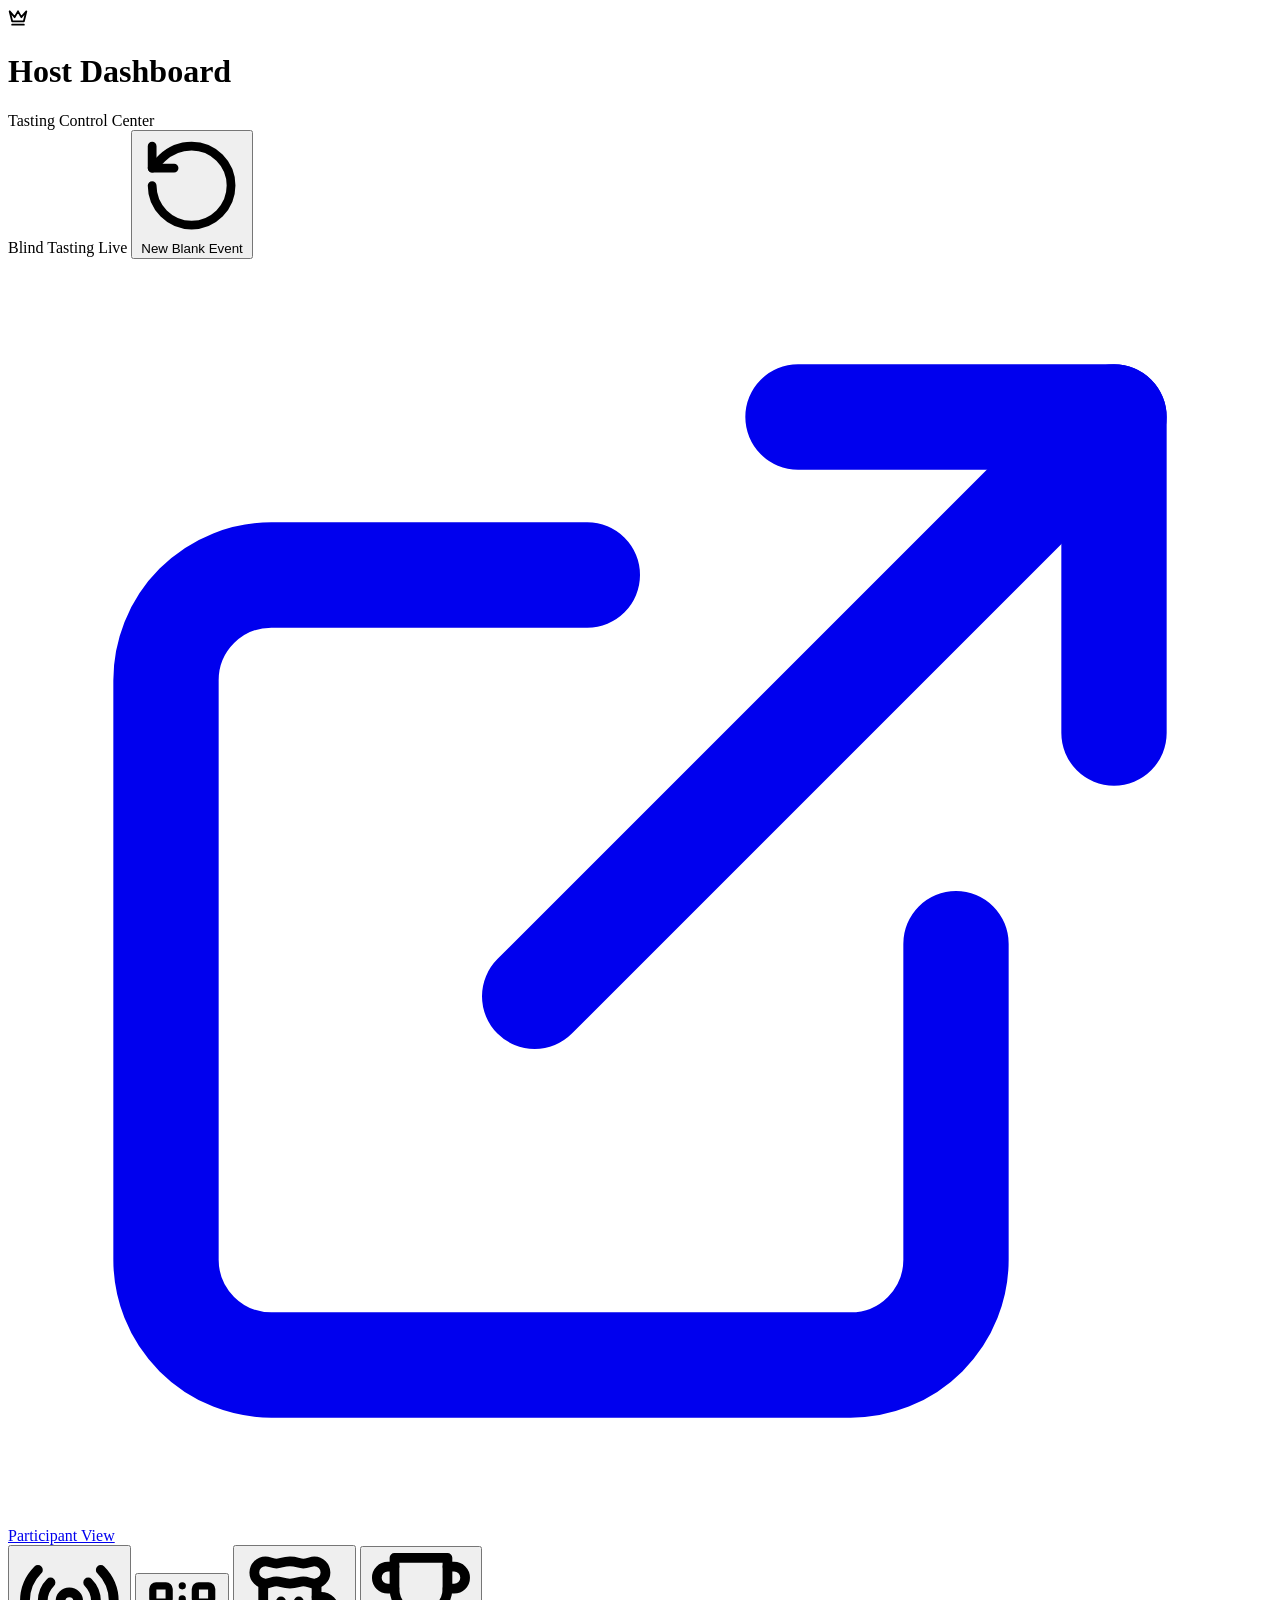
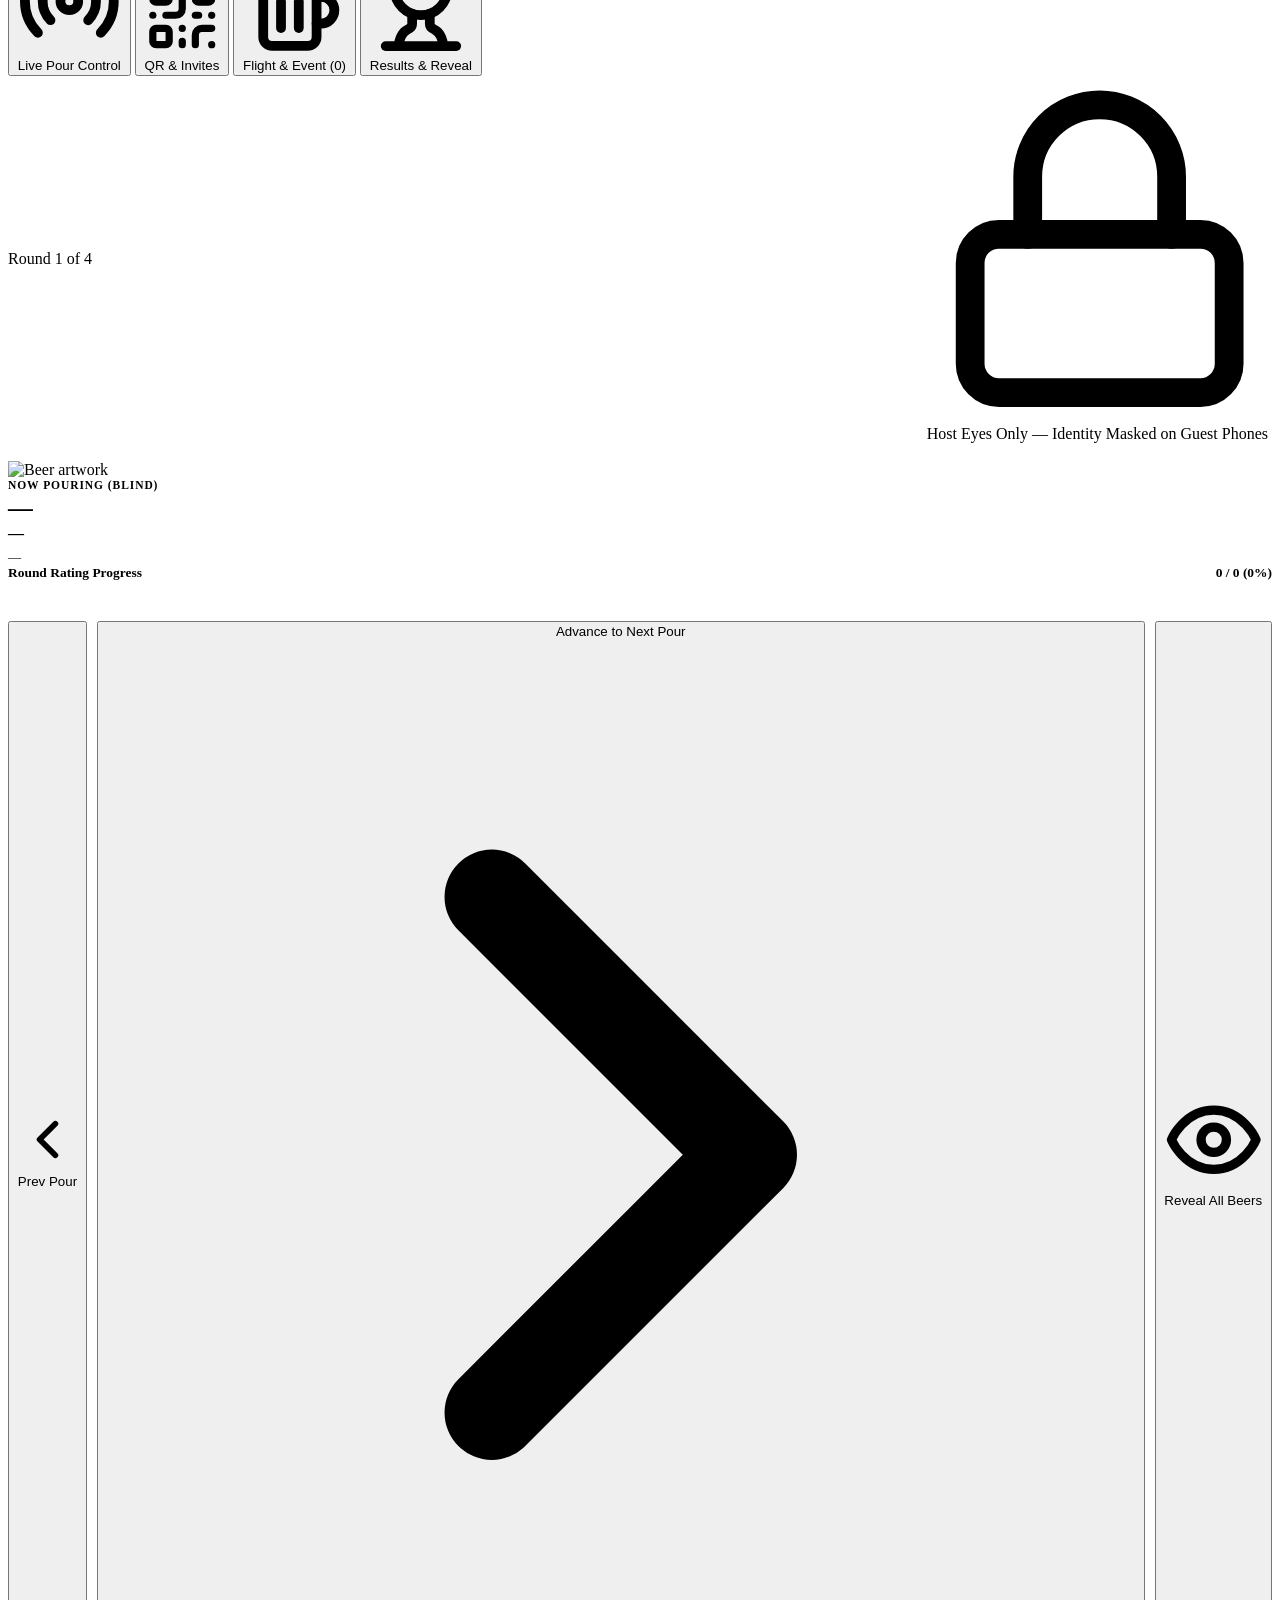
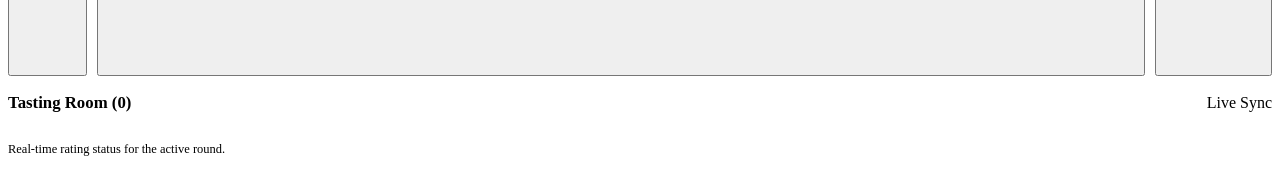
==== host.html @ b6820a44 "Add files via upload" ====
<!DOCTYPE html>
<html lang="en">
<head>
  <meta charset="UTF-8">
  <meta name="viewport" content="width=device-width, initial-scale=1.0">
  <title>Beer Club — Host Director</title>
  <link rel="stylesheet" href="/css/style.css">
  <link rel="icon" href="data:image/svg+xml,<svg xmlns=%22http://www.w3.org/2000/svg%22 viewBox=%220 0 100 100%22><text y=%22.9em%22 font-size=%2290%22>🍺</text></svg>">
</head>
<body>
  <div class="host-shell">
    
    <!-- Top Host App Bar -->
    <header class="app-header">
      <div class="header-brand">
        <div class="brand-mark" aria-hidden="true">
          <svg width="20" height="20" viewBox="0 0 24 24" fill="none" stroke="currentColor" stroke-width="2.2" stroke-linecap="round" stroke-linejoin="round">
            <path d="m2 4 3 12h14l3-12-6 7-4-7-4 7-6-7zm3 16h14"/>
          </svg>
        </div>
        <div class="brand-titles">
          <h1 id="host-event-title">Host Dashboard</h1>
          <div class="brand-theme" id="host-event-theme">Tasting Control Center</div>
        </div>
      </div>

      <div class="header-actions">
        <span id="badge-host-status" class="badge badge-emerald">Blind Tasting Live</span>
        <button id="btn-reset-blank-event" class="btn btn-secondary btn-sm" title="Wipe all beers, participants &amp; ratings to start from scratch">
          <svg viewBox="0 0 24 24" fill="none" stroke="currentColor" stroke-width="2" stroke-linecap="round" stroke-linejoin="round">
            <path d="M3 12a9 9 0 1 0 9-9 9.75 9.75 0 0 0-6.74 2.74L3 8"/><path d="M3 3v5h5"/>
          </svg>
          New Blank Event
        </button>
        <a id="link-participant-view" href="/join" target="_blank" class="btn btn-secondary btn-sm">
          <svg viewBox="0 0 24 24" fill="none" stroke="currentColor" stroke-width="2" stroke-linecap="round" stroke-linejoin="round">
            <path d="M18 13v6a2 2 0 0 1-2 2H5a2 2 0 0 1-2-2V8a2 2 0 0 1 2-2h6"/><polyline points="15 3 21 3 21 9"/><line x1="10" y1="14" x2="21" y2="3"/>
          </svg>
          Participant View
        </a>
      </div>
    </header>

    <!-- Segmented Navigation Bar -->
    <nav class="tabs-nav" aria-label="Host Sections">
      <button class="tab-btn active" data-tab="tab-live">
        <svg viewBox="0 0 24 24" fill="none" stroke="currentColor" stroke-width="2.2" stroke-linecap="round" stroke-linejoin="round">
          <circle cx="12" cy="12" r="2"/><path d="M16.24 7.76a6 6 0 0 1 0 8.49m-8.48-.01a6 6 0 0 1 0-8.49m11.31-2.82a10 10 0 0 1 0 14.14m-14.14 0a10 10 0 0 1 0-14.14"/>
        </svg>
        Live Pour Control
      </button>
      <button class="tab-btn" data-tab="tab-qr">
        <svg viewBox="0 0 24 24" fill="none" stroke="currentColor" stroke-width="2.2" stroke-linecap="round" stroke-linejoin="round">
          <rect width="5" height="5" x="3" y="3" rx="1"/><rect width="5" height="5" x="16" y="3" rx="1"/><rect width="5" height="5" x="3" y="16" rx="1"/><path d="M21 16h-3a2 2 0 0 0-2 2v3"/><path d="M21 21v.01"/><path d="M12 7v3a2 2 0 0 1-2 2H7"/><path d="M3 12h.01"/><path d="M12 3h.01"/><path d="M12 16v.01"/><path d="M16 12h1"/><path d="M21 12v.01"/><path d="M12 21v-1"/>
        </svg>
        QR &amp; Invites
      </button>
      <button class="tab-btn" data-tab="tab-lineup">
        <svg viewBox="0 0 24 24" fill="none" stroke="currentColor" stroke-width="2.2" stroke-linecap="round" stroke-linejoin="round">
          <path d="M17 11h1a3 3 0 0 1 0 6h-1"/><path d="M9 12v6"/><path d="M13 12v6"/><path d="M14 7.5c-1 0-1.44.5-3 .5s-2-.5-3-.5-1.72.5-2.5.5a2.5 2.5 0 0 1 0-5c.78 0 1.57.5 2.5.5S9.44 3 11 3s2 .5 3 .5 1.72-.5 2.5-.5a2.5 2.5 0 0 1 0 5c-.78 0-1.5-.5-2.5-.5Z"/><path d="M5 8v12a2 2 0 0 0 2 2h8a2 2 0 0 0 2-2V8"/>
        </svg>
        Flight &amp; Event (<span id="count-beers-tab">0</span>)
      </button>
      <button class="tab-btn" data-tab="tab-results">
        <svg viewBox="0 0 24 24" fill="none" stroke="currentColor" stroke-width="2.2" stroke-linecap="round" stroke-linejoin="round">
          <path d="M6 9H4.5a2.5 2.5 0 0 1 0-5H6"/><path d="M18 9h1.5a2.5 2.5 0 0 0 0-5H18"/><path d="M4 22h16"/><path d="M10 14.66V17c0 .55-.47.98-.97 1.21C7.85 18.75 7 20.24 7 22"/><path d="M14 14.66V17c0 .55.47.98.97 1.21C16.15 18.75 17 20.24 17 22"/><path d="M18 2H6v7a6 6 0 0 0 12 0V2Z"/>
        </svg>
        Results &amp; Reveal
      </button>
    </nav>

    <!-- TAB 1: Live Control Center -->
    <div id="tab-live" class="tab-pane">
      <!-- Interactive Round Stepper Strip -->
      <div id="round-stepper-strip" class="round-stepper-strip"></div>

      <div class="host-grid">
        
        <!-- Left: Active Pouring Card -->
        <div>
          <div class="card">
            <div style="display: flex; justify-content: space-between; align-items: center; margin-bottom: 18px; flex-wrap: wrap; gap: 10px;">
              <span class="badge badge-amber" id="host-round-badge">Round 1 of 4</span>
              <span class="mode-indicator" style="color: var(--amber-400);">
                <svg viewBox="0 0 24 24" fill="none" stroke="currentColor" stroke-width="2" stroke-linecap="round" stroke-linejoin="round">
                  <rect width="18" height="11" x="3" y="11" rx="2" ry="2"/><path d="M7 11V7a5 5 0 0 1 10 0v4"/>
                </svg>
                Host Eyes Only — Identity Masked on Guest Phones
              </span>
            </div>

            <!-- Secret Beer Details for Host -->
            <div class="host-secret-beer-box">
              <img id="host-beer-img" src="" alt="Beer artwork" class="host-secret-beer-img">
              <div style="flex: 1; min-width: 0;">
                <div style="font-size: 0.72rem; text-transform: uppercase; letter-spacing: 0.08em; color: var(--amber-400); font-weight: 800; margin-bottom: 2px;">
                  Now Pouring (Blind)
                </div>
                <div id="host-beer-name" style="font-size: 1.55rem; font-weight: 800; letter-spacing: -0.03em; color: var(--text-primary); line-height: 1.2;">—</div>
                <div id="host-beer-brewery" style="font-size: 1rem; color: var(--text-secondary); font-weight: 600; margin-top: 2px;">—</div>
                <div id="host-beer-meta" style="font-size: 0.82rem; color: var(--text-muted); margin-top: 6px;">—</div>
              </div>
            </div>

            <!-- Live Submission Progress Bar -->
            <div style="margin-bottom: 22px;">
              <div style="display: flex; justify-content: space-between; font-size: 0.84rem; font-weight: 700; margin-bottom: 8px;">
                <span style="color: var(--text-secondary);">Round Rating Progress</span>
                <span id="label-ratings-progress" style="font-family: var(--font-mono); color: var(--amber-400);">0 / 0 (0%)</span>
              </div>
              <div style="width: 100%; height: 10px; background: rgba(255, 255, 255, 0.06); border-radius: var(--radius-full); overflow: hidden; border: 1px solid var(--border-subtle);">
                <div id="bar-ratings-progress" style="height: 100%; width: 0%; background: linear-gradient(90deg, var(--amber-500), var(--emerald-400)); transition: width 0.35s cubic-bezier(0.16, 1, 0.3, 1);"></div>
              </div>
            </div>

            <!-- Action Controls -->
            <div style="display: flex; gap: 10px; flex-wrap: wrap;">
              <button id="btn-host-prev-round" class="btn btn-secondary">
                <svg viewBox="0 0 24 24" fill="none" stroke="currentColor" stroke-width="2.2" stroke-linecap="round" stroke-linejoin="round">
                  <path d="m15 18-6-6 6-6"/>
                </svg>
                Prev Pour
              </button>
              <button id="btn-host-next-round" class="btn btn-primary" style="flex: 1;">
                Advance to Next Pour
                <svg viewBox="0 0 24 24" fill="none" stroke="currentColor" stroke-width="2.2" stroke-linecap="round" stroke-linejoin="round">
                  <path d="m9 18 6-6-6-6"/>
                </svg>
              </button>
              <button id="btn-host-reveal" class="btn btn-success">
                <svg viewBox="0 0 24 24" fill="none" stroke="currentColor" stroke-width="2.2" stroke-linecap="round" stroke-linejoin="round">
                  <path d="M2 12s3-7 10-7 10 7 10 7-3 7-10 7-10-7-10-7Z"/><circle cx="12" cy="12" r="3"/>
                </svg>
                Reveal All Beers
              </button>
            </div>

            <div id="pending-warning" style="display: none; margin-top: 14px; padding: 10px 14px; border-radius: var(--radius-sm); background: rgba(245, 158, 11, 0.08); border: 1px solid rgba(245, 158, 11, 0.2); font-size: 0.8rem; color: var(--amber-300);">
              Some tasters are still considering their score. You can wait or advance whenever the next pour is ready.
            </div>
          </div>
        </div>

        <!-- Right: Live Participant Roster -->
        <div>
          <div class="card">
            <div style="display: flex; justify-content: space-between; align-items: center; margin-bottom: 6px;">
              <h3 style="font-size: 1.05rem; font-weight: 800;">Tasting Room (<span id="count-roster">0</span>)</h3>
              <span class="badge badge-subtle">
                <span class="pulse-dot" style="width: 6px; height: 6px;"></span>
                Live Sync
              </span>
            </div>
            <p style="font-size: 0.78rem; color: var(--text-muted); margin-bottom: 16px;">
              Real-time rating status for the active round.
            </p>
            <div class="participant-roster-list" id="participant-roster-list">
              <!-- Populated via JS -->
            </div>
          </div>
        </div>

      </div>
    </div>

    <!-- TAB 2: QR Code & Invites -->
    <div id="tab-qr" class="tab-pane" style="display: none;">
      <div class="card" style="max-width: 540px; margin: 0 auto; text-align: center; padding: 32px 28px;">
        <span class="badge badge-amber" style="margin-bottom: 10px;">Zero-Install Web App</span>
        <h2 style="font-size: 1.65rem; font-weight: 800; letter-spacing: -0.03em; margin-bottom: 6px;">Scan to Join Tasting</h2>
        <p style="color: var(--text-secondary); font-size: 0.9rem; margin-bottom: 20px;">
          Point any phone camera at the QR code below to join the flight immediately.
        </p>

        <div class="qr-box" id="host-qr-container">
          <img id="host-qr-img" src="" alt="Scan QR Code to Join" style="width: 260px; height: 260px; display: block;">
        </div>

        <div style="margin-top: 12px; text-align: left;">
          <label class="form-label" for="input-join-url">Join URL (edit IP/domain to regenerate QR code)</label>
          <div style="display: flex; gap: 8px;">
            <input type="text" id="input-join-url" class="form-input" style="margin-bottom: 0; font-family: var(--font-mono); font-size: 0.84rem;">
            <button id="btn-copy-join-url" class="btn btn-primary">Copy Link</button>
          </div>
          <div id="crostini-ip-notice" style="display: none; margin-top: 14px; padding: 12px 14px; border-radius: var(--radius-md); background: rgba(245, 158, 11, 0.1); border: 1px solid rgba(245, 158, 11, 0.28); font-size: 0.8rem; color: var(--text-secondary); line-height: 1.45;">
            <strong style="color: var(--amber-400); display: block; margin-bottom: 4px;">Running inside ChromeOS Linux (100.115.92.x)?</strong>
            <code>100.115.92.x</code> is an internal virtual container IP only reachable on this Chromebook. To allow phones on your Wi-Fi to connect:<br>
            1. In ChromeOS <strong>Settings → Developers → Linux → Port forwarding</strong>, add port <strong>8080 (TCP)</strong>.<br>
            2. Replace <code>100.115.92.x</code> above with your Chromebook's Wi-Fi IP (e.g. <code>192.168.1.x</code>) — the QR code will update automatically.
          </div>
        </div>
      </div>
    </div>

    <!-- TAB 3: Flight Lineup & Event Settings -->
    <div id="tab-lineup" class="tab-pane" style="display: none;">
      <div class="host-grid">
        
        <!-- Left: Flight Order + Event Metadata -->
        <div>
          <!-- Event Details Card -->
          <div class="card">
            <h3 style="font-size: 1.08rem; font-weight: 800; margin-bottom: 14px;">Event Theme &amp; Details</h3>
            <div style="display: grid; grid-template-columns: 1fr 1fr; gap: 12px;">
              <div>
                <label class="form-label" for="edit-event-title">Event Title</label>
                <input type="text" id="edit-event-title" class="form-input" style="margin-bottom: 12px;">
              </div>
              <div>
                <label class="form-label" for="edit-event-theme">Tasting Theme</label>
                <input type="text" id="edit-event-theme" class="form-input" placeholder="e.g. Midwest Hazy IPAs" style="margin-bottom: 12px;">
              </div>
            </div>
            <div style="display: flex; justify-content: space-between; align-items: flex-end; gap: 12px;">
              <div style="flex: 1;">
                <label class="form-label" for="edit-event-date">Event Date</label>
                <input type="date" id="edit-event-date" class="form-input" style="margin-bottom: 0;">
              </div>
              <button id="btn-save-event-details" class="btn btn-secondary">Save Event Details</button>
            </div>
          </div>

          <!-- Lineup List Card -->
          <div class="card">
            <div style="display: flex; justify-content: space-between; align-items: center; margin-bottom: 16px;">
              <div>
                <h3 style="font-size: 1.08rem; font-weight: 800;">Blind Pouring Order</h3>
                <p style="font-size: 0.78rem; color: var(--text-muted);">Beers are poured in this exact sequence</p>
              </div>
            </div>
            <div id="lineup-table-container">
              <!-- Populated via JS -->
            </div>
          </div>
        </div>

        <!-- Right: Add Beer Form -->
        <div>
          <div class="card">
            <h3 style="font-size: 1.08rem; font-weight: 800; margin-bottom: 16px;">Add Beer to Flight</h3>
            
            <label class="form-label" for="add-beer-name">Beer Name *</label>
            <input type="text" id="add-beer-name" class="form-input" placeholder="e.g. Pliny the Elder">

            <label class="form-label" for="add-beer-brewery">Brewery *</label>
            <input type="text" id="add-beer-brewery" class="form-input" placeholder="e.g. Russian River Brewing">

            <div style="display: grid; grid-template-columns: 1fr 110px; gap: 10px;">
              <div>
                <label class="form-label" for="add-beer-style">Style</label>
                <input type="text" id="add-beer-style" class="form-input" placeholder="Double IPA">
              </div>
              <div>
                <label class="form-label" for="add-beer-abv">ABV (%)</label>
                <input type="number" step="0.1" id="add-beer-abv" class="form-input" placeholder="8.0">
              </div>
            </div>

            <label class="form-label" for="add-beer-img">Bottle / Pour Image URL</label>
            <input type="url" id="add-beer-img" class="form-input" placeholder="https://...">

            <label class="form-label" for="add-beer-notes">Tasting Notes</label>
            <textarea id="add-beer-notes" class="textarea-custom" placeholder="Hops, malt profile, or brewer notes..."></textarea>

            <button id="btn-add-beer" class="btn btn-primary" style="width: 100%;">
              Add Beer to Flight
            </button>
          </div>
        </div>

      </div>
    </div>

    <!-- TAB 4: Results & Superlatives -->
    <div id="tab-results" class="tab-pane" style="display: none;">
      <div id="host-reveal-results">
        <div style="display: flex; justify-content: space-between; align-items: center; margin-bottom: 22px; flex-wrap: wrap; gap: 12px;">
          <div>
            <h2 style="font-size: 1.65rem; font-weight: 800; letter-spacing: -0.03em;">Flight Leaderboard &amp; Accolades</h2>
            <p style="color: var(--text-secondary); font-size: 0.9rem;">Aggregated club scores, 0.25-increment histograms, and superlatives.</p>
          </div>
          <button id="btn-re-hide-reveal" class="btn btn-secondary btn-sm">
            <svg viewBox="0 0 24 24" fill="none" stroke="currentColor" stroke-width="2" stroke-linecap="round" stroke-linejoin="round">
              <rect width="18" height="11" x="3" y="11" rx="2" ry="2"/><path d="M7 11V7a5 5 0 0 1 10 0v4"/>
            </svg>
            Return to Blind Mode
          </button>
        </div>

        <div class="superlatives-grid" id="host-superlatives-grid"></div>
        <div id="host-ranked-beers-list"></div>
      </div>
    </div>

    <!-- Floating Toast Notification -->
    <div id="toast-notification" class="toast-notification" role="status" aria-live="polite"></div>

  </div>

  <script src="/js/host.js"></script>
</body>
</html>
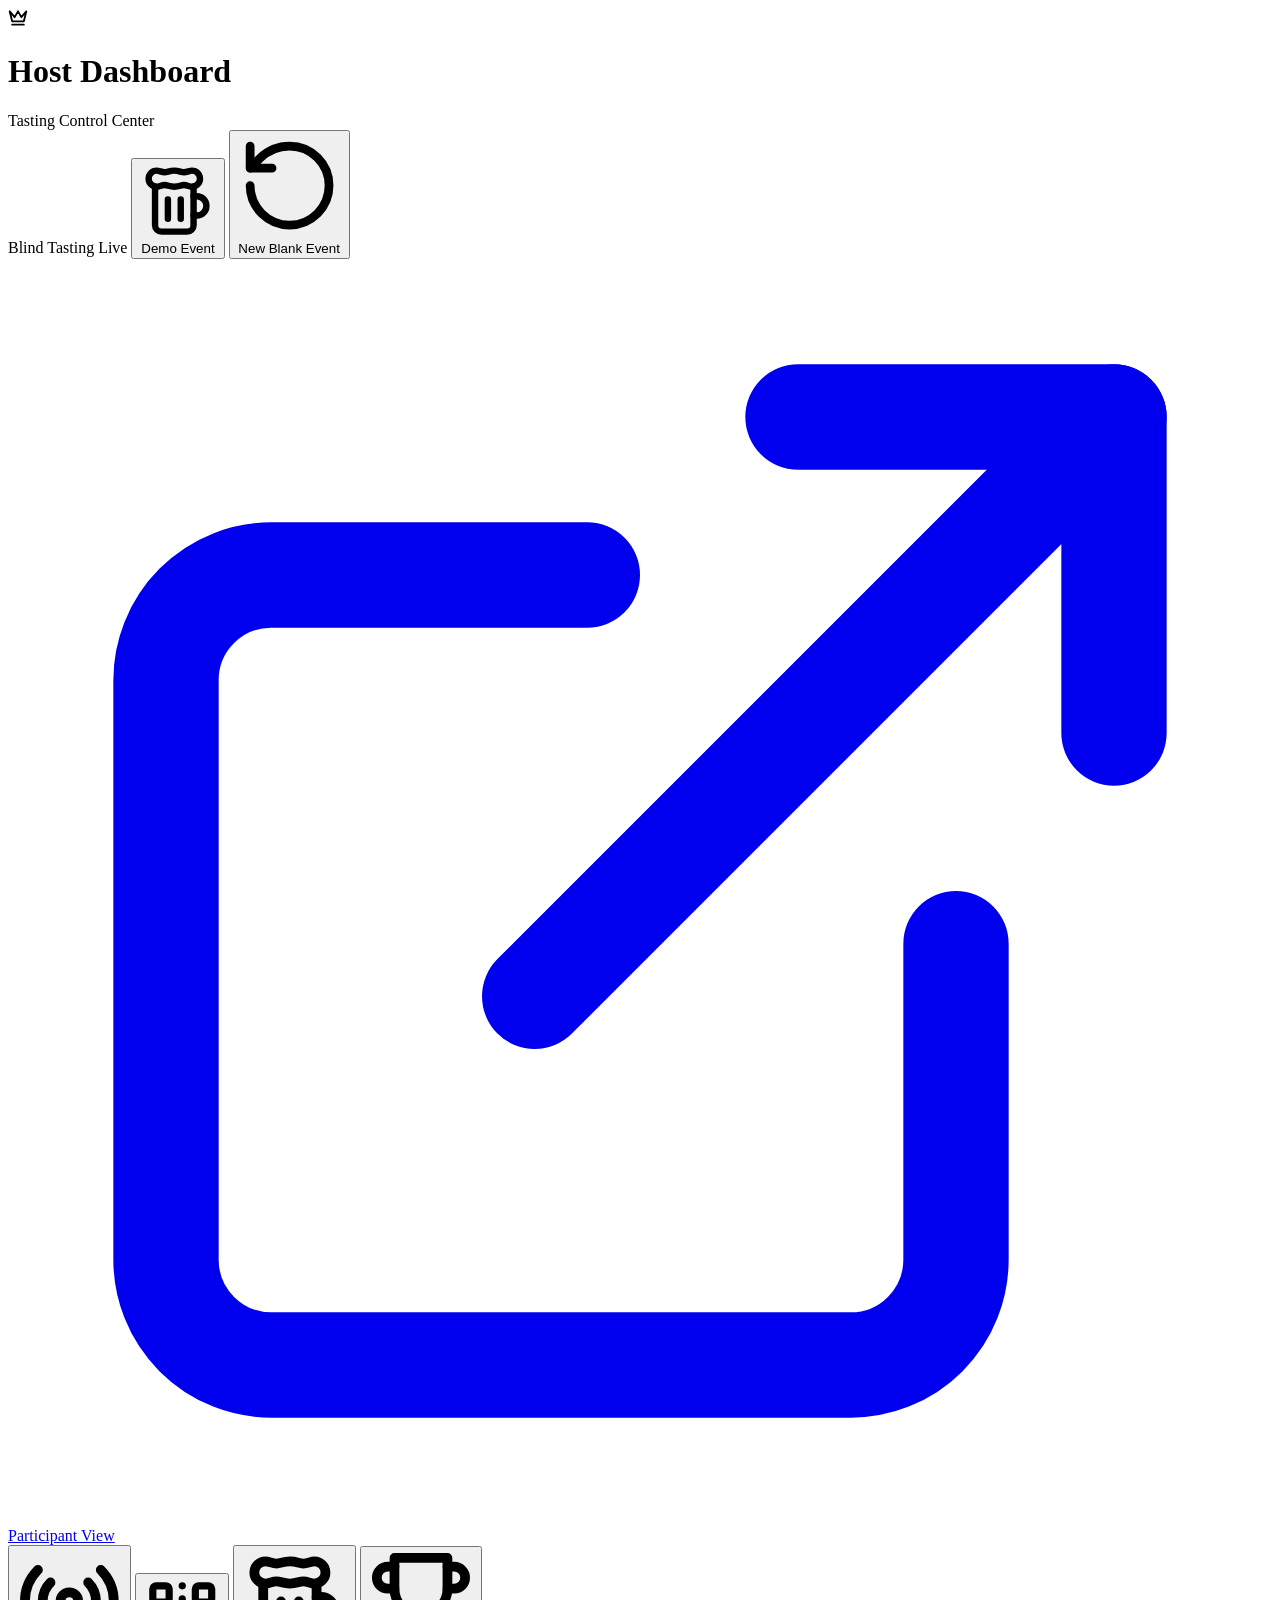
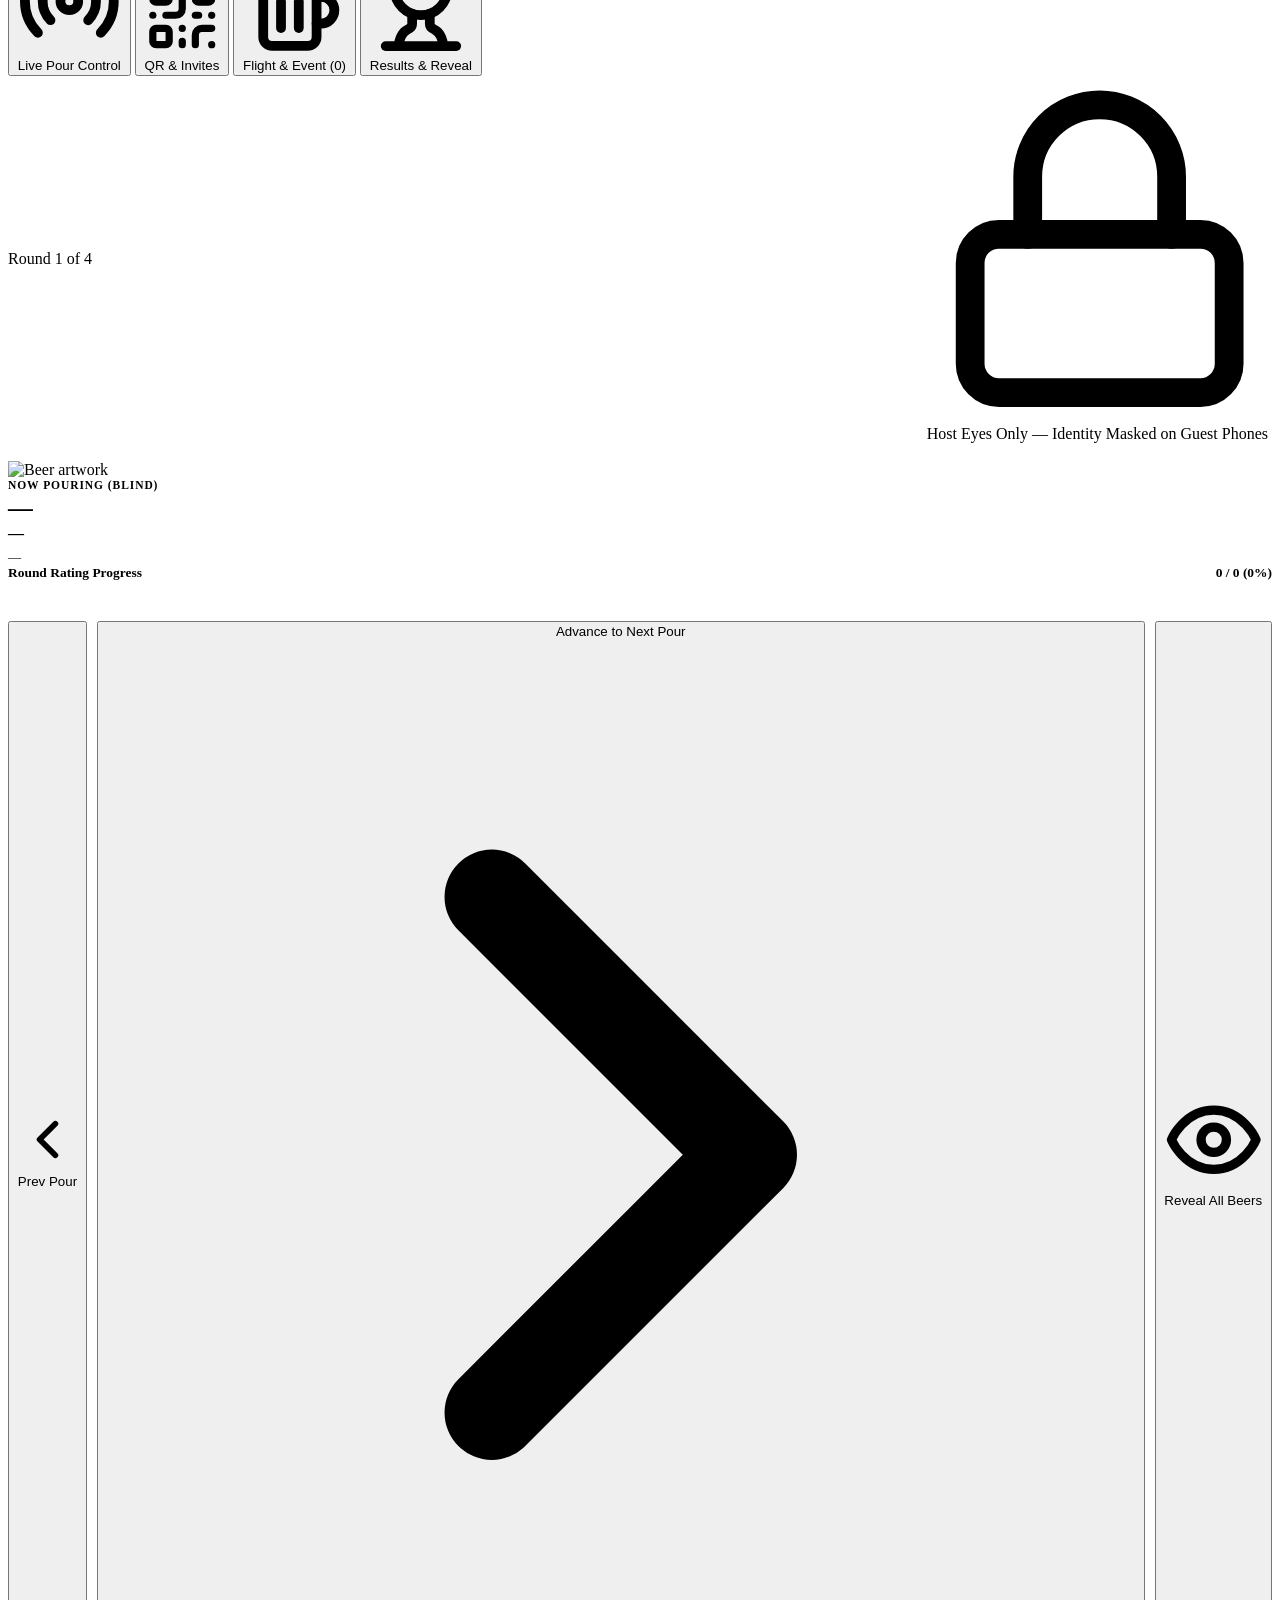
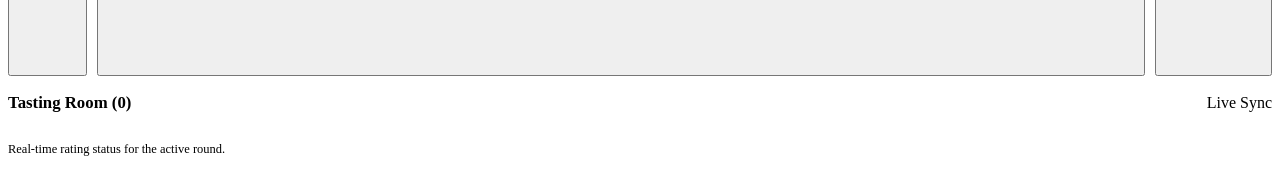
==== commit f5ba25d2: "Added Fall Brews demo event, date picker, and lock rounds on reveal" ====
--- a/host.html
+++ b/host.html
@@ -26,6 +26,12 @@
 
       <div class="header-actions">
         <span id="badge-host-status" class="badge badge-emerald">Blind Tasting Live</span>
+        <button id="btn-load-sample-event" class="btn btn-secondary btn-sm" title="Reset the app with the Fall Brews demo event for a dry run">
+          <svg viewBox="0 0 24 24" fill="none" stroke="currentColor" stroke-width="2" stroke-linecap="round" stroke-linejoin="round">
+            <path d="M17 11h1a3 3 0 0 1 0 6h-1"/><path d="M9 12v6"/><path d="M13 12v6"/><path d="M14 7.5c-1 0-1.44.5-3 .5s-2-.5-3-.5-1.72.5-2.5.5a2.5 2.5 0 0 1 0-5c.78 0 1.57.5 2.5.5S9.44 3 11 3s2 .5 3 .5 1.72-.5 2.5-.5a2.5 2.5 0 0 1 0 5c-.78 0-1.5-.5-2.5-.5Z"/><path d="M5 8v12a2 2 0 0 0 2 2h8a2 2 0 0 0 2-2V8"/>
+          </svg>
+          Demo Event
+        </button>
         <button id="btn-reset-blank-event" class="btn btn-secondary btn-sm" title="Wipe all beers, participants &amp; ratings to start from scratch">
           <svg viewBox="0 0 24 24" fill="none" stroke="currentColor" stroke-width="2" stroke-linecap="round" stroke-linejoin="round">
             <path d="M3 12a9 9 0 1 0 9-9 9.75 9.75 0 0 0-6.74 2.74L3 8"/><path d="M3 3v5h5"/>
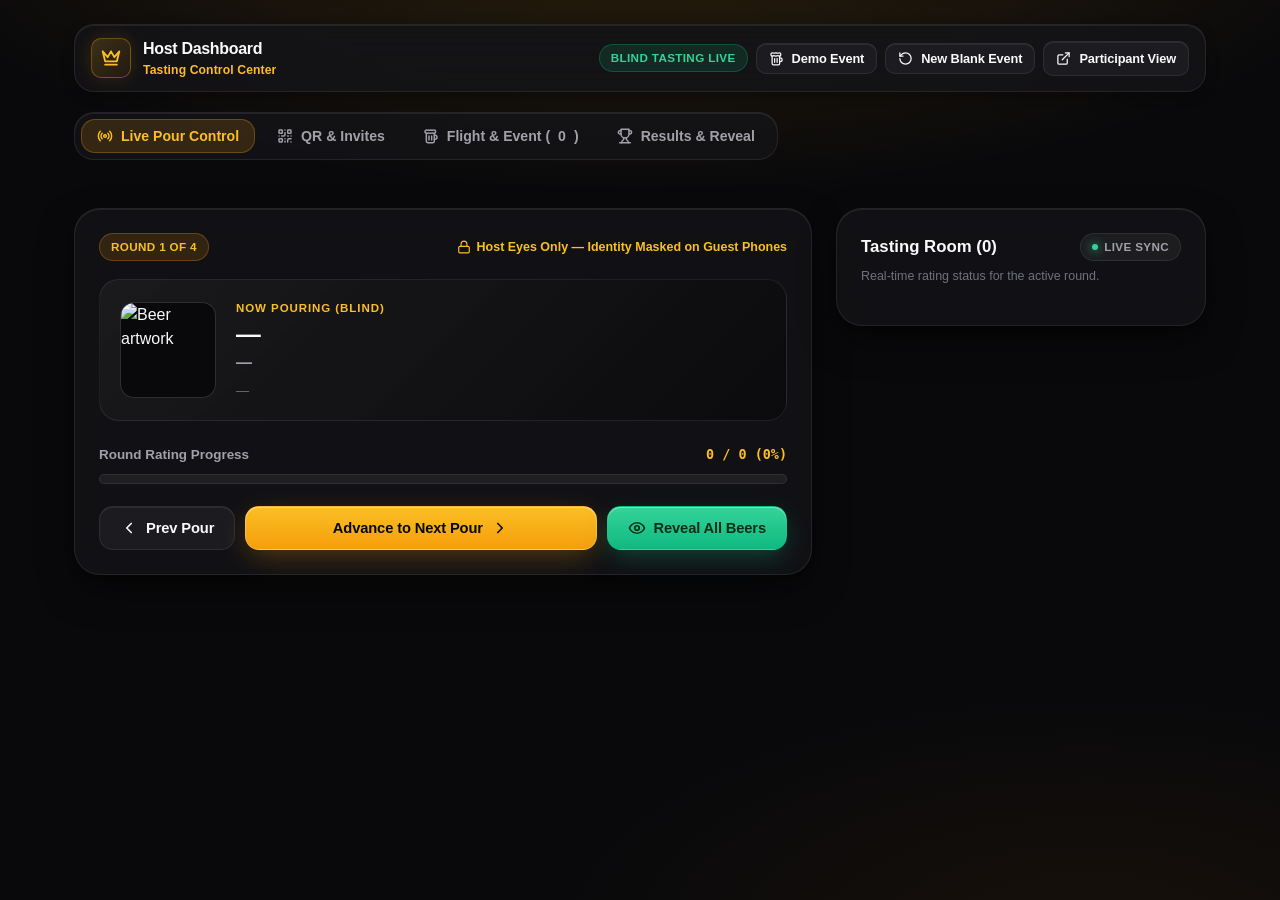
==== commit 12b797ed: "Corrected README.md to reflect recent changes" ====
--- a/host.html
+++ b/host.html
@@ -4,7 +4,7 @@
   <meta charset="UTF-8">
   <meta name="viewport" content="width=device-width, initial-scale=1.0">
   <title>Beer Club — Host Director</title>
-  <link rel="stylesheet" href="/css/style.css">
+  <link rel="stylesheet" href="/style.css">
   <link rel="icon" href="data:image/svg+xml,<svg xmlns=%22http://www.w3.org/2000/svg%22 viewBox=%220 0 100 100%22><text y=%22.9em%22 font-size=%2290%22>🍺</text></svg>">
 </head>
 <body>
@@ -303,6 +303,6 @@
 
   </div>
 
-  <script src="/js/host.js"></script>
+  <script src="/host.js"></script>
 </body>
 </html>
--- a/style.css
+++ b/style.css
@@ -0,0 +1,1413 @@
+/* ==========================================================================
+   Beer Club — Modern Craft Taproom Design System
+   Atmospheric Dark UI • Tactile Slider • High-Contrast Mobile & Desktop
+   ========================================================================== */
+
+@import url('https://fonts.googleapis.com/css2?family=JetBrains+Mono:wght@600;700;800&family=Plus+Jakarta+Sans:wght@400;500;600;700;800&display=swap');
+
+:root {
+  /* Core Surfaces */
+  --bg-canvas: #09090b;
+  --bg-surface: rgba(20, 20, 24, 0.82);
+  --bg-surface-solid: #141418;
+  --bg-elevated: rgba(30, 30, 36, 0.85);
+  --bg-elevated-hover: rgba(42, 42, 50, 0.95);
+  --bg-glass: rgba(255, 255, 255, 0.03);
+
+  /* Borders & Hairlines */
+  --border-subtle: rgba(255, 255, 255, 0.08);
+  --border-strong: rgba(255, 255, 255, 0.15);
+  --border-amber: rgba(245, 158, 11, 0.35);
+  --inner-glow: inset 0 1px 0 0 rgba(255, 255, 255, 0.07);
+
+  /* Brand Amber & Gold Palette */
+  --amber-300: #fcd34d;
+  --amber-400: #fbbf24;
+  --amber-500: #f59e0b;
+  --amber-600: #d97706;
+  --amber-glow: rgba(245, 158, 11, 0.22);
+  --amber-glow-strong: rgba(245, 158, 11, 0.42);
+
+  /* Semantic Accents */
+  --emerald-400: #34d399;
+  --emerald-500: #10b981;
+  --emerald-glow: rgba(16, 185, 129, 0.2);
+  --rose-400: #fb7185;
+  --rose-500: #f43f5e;
+
+  /* Typography */
+  --text-primary: #fafafa;
+  --text-secondary: #a1a1aa;
+  --text-muted: #71717a;
+
+  /* Radii & Shadows */
+  --radius-xs: 6px;
+  --radius-sm: 10px;
+  --radius-md: 14px;
+  --radius-lg: 20px;
+  --radius-xl: 26px;
+  --radius-full: 9999px;
+
+  --shadow-sm: 0 4px 12px rgba(0, 0, 0, 0.35);
+  --shadow-card: 0 16px 40px -8px rgba(0, 0, 0, 0.65), 0 4px 12px -2px rgba(0, 0, 0, 0.4);
+  --shadow-amber: 0 8px 28px -4px rgba(245, 158, 11, 0.32);
+
+  /* Fonts */
+  --font-sans: 'Plus Jakarta Sans', -apple-system, BlinkMacSystemFont, "Segoe UI", Roboto, sans-serif;
+  --font-mono: 'JetBrains Mono', ui-monospace, SFMono-Regular, Menlo, monospace;
+}
+
+* {
+  box-sizing: border-box;
+  margin: 0;
+  padding: 0;
+  -webkit-tap-highlight-color: transparent;
+}
+
+html, body {
+  font-family: var(--font-sans);
+  background-color: var(--bg-canvas);
+  background-image:
+    radial-gradient(ellipse 85% 45% at 50% -10%, rgba(245, 158, 11, 0.15), transparent 70%),
+    radial-gradient(ellipse 60% 40% at 85% 105%, rgba(217, 119, 6, 0.07), transparent 70%);
+  background-attachment: fixed;
+  color: var(--text-primary);
+  min-height: 100vh;
+  line-height: 1.5;
+  -webkit-font-smoothing: antialiased;
+  -moz-osx-font-smoothing: grayscale;
+}
+
+/* ==========================================================================
+   Layout Shells
+   ========================================================================== */
+
+.app-shell {
+  max-width: 520px;
+  width: 100%;
+  margin: 0 auto;
+  padding: 16px 16px 48px;
+  display: flex;
+  flex-direction: column;
+  min-height: 100vh;
+}
+
+.host-shell {
+  max-width: 1180px;
+  width: 100%;
+  margin: 0 auto;
+  padding: 24px 24px 64px;
+  min-height: 100vh;
+}
+
+/* ==========================================================================
+   Top Navigation Header
+   ========================================================================== */
+
+.app-header {
+  display: flex;
+  align-items: center;
+  justify-content: space-between;
+  gap: 12px;
+  padding: 12px 16px;
+  background: var(--bg-surface);
+  backdrop-filter: blur(20px);
+  -webkit-backdrop-filter: blur(20px);
+  border: 1px solid var(--border-subtle);
+  box-shadow: var(--shadow-sm), var(--inner-glow);
+  border-radius: var(--radius-lg);
+  margin-bottom: 20px;
+  position: sticky;
+  top: 12px;
+  z-index: 40;
+}
+
+.header-brand {
+  display: flex;
+  align-items: center;
+  gap: 12px;
+  min-width: 0;
+}
+
+.brand-mark {
+  width: 40px;
+  height: 40px;
+  border-radius: var(--radius-sm);
+  background: linear-gradient(135deg, rgba(251, 191, 36, 0.18), rgba(217, 119, 6, 0.08));
+  border: 1px solid var(--border-amber);
+  display: flex;
+  align-items: center;
+  justify-content: center;
+  color: var(--amber-400);
+  flex-shrink: 0;
+  box-shadow: 0 0 18px rgba(245, 158, 11, 0.15);
+}
+
+.brand-titles {
+  min-width: 0;
+}
+
+.brand-titles h1 {
+  font-size: 1rem;
+  font-weight: 700;
+  letter-spacing: -0.02em;
+  color: var(--text-primary);
+  white-space: nowrap;
+  overflow: hidden;
+  text-overflow: ellipsis;
+}
+
+.brand-theme {
+  font-size: 0.76rem;
+  color: var(--amber-400);
+  font-weight: 600;
+  letter-spacing: 0.01em;
+  white-space: nowrap;
+  overflow: hidden;
+  text-overflow: ellipsis;
+}
+
+.header-actions {
+  display: flex;
+  align-items: center;
+  gap: 8px;
+  flex-shrink: 0;
+}
+
+/* ==========================================================================
+   Surfaces & Cards
+   ========================================================================== */
+
+.card {
+  background: var(--bg-surface);
+  backdrop-filter: blur(20px);
+  -webkit-backdrop-filter: blur(20px);
+  border: 1px solid var(--border-subtle);
+  border-radius: var(--radius-xl);
+  padding: 24px;
+  margin-bottom: 20px;
+  box-shadow: var(--shadow-card), var(--inner-glow);
+  position: relative;
+}
+
+.card-subtle {
+  background: var(--bg-elevated);
+  border: 1px solid var(--border-subtle);
+  border-radius: var(--radius-lg);
+  padding: 18px;
+}
+
+/* ==========================================================================
+   Buttons & Interactive Controls
+   ========================================================================== */
+
+.btn {
+  display: inline-flex;
+  align-items: center;
+  justify-content: center;
+  gap: 8px;
+  padding: 12px 20px;
+  font-family: var(--font-sans);
+  font-size: 0.92rem;
+  font-weight: 700;
+  letter-spacing: -0.01em;
+  border-radius: var(--radius-md);
+  border: 1px solid transparent;
+  cursor: pointer;
+  transition: all 0.18s cubic-bezier(0.16, 1, 0.3, 1);
+  user-select: none;
+  text-decoration: none;
+  white-space: nowrap;
+}
+
+.btn svg {
+  width: 18px;
+  height: 18px;
+  flex-shrink: 0;
+}
+
+.btn:disabled {
+  opacity: 0.45;
+  cursor: not-allowed;
+  transform: none !important;
+}
+
+.btn-primary {
+  background: linear-gradient(180deg, var(--amber-400) 0%, var(--amber-500) 100%);
+  color: #09090b;
+  border-color: rgba(255, 255, 255, 0.2);
+  box-shadow: var(--shadow-amber), inset 0 1px 0 rgba(255, 255, 255, 0.35);
+}
+
+.btn-primary:hover:not(:disabled) {
+  background: linear-gradient(180deg, var(--amber-300) 0%, var(--amber-400) 100%);
+  transform: translateY(-1px);
+  box-shadow: 0 12px 32px -4px rgba(245, 158, 11, 0.45), inset 0 1px 0 rgba(255, 255, 255, 0.45);
+}
+
+.btn-primary:active:not(:disabled) {
+  transform: translateY(0) scale(0.985);
+}
+
+.btn-secondary {
+  background: var(--bg-elevated);
+  color: var(--text-primary);
+  border: 1px solid var(--border-subtle);
+  box-shadow: var(--inner-glow);
+}
+
+.btn-secondary:hover:not(:disabled) {
+  background: var(--bg-elevated-hover);
+  border-color: var(--border-strong);
+}
+
+.btn-ghost {
+  background: transparent;
+  color: var(--text-secondary);
+  border: 1px solid transparent;
+}
+
+.btn-ghost:hover:not(:disabled) {
+  background: rgba(255, 255, 255, 0.05);
+  color: var(--text-primary);
+}
+
+.btn-success {
+  background: linear-gradient(180deg, #34d399 0%, #10b981 100%);
+  color: #052e16;
+  box-shadow: 0 8px 24px -4px rgba(16, 185, 129, 0.35), inset 0 1px 0 rgba(255, 255, 255, 0.35);
+}
+
+.btn-success:hover:not(:disabled) {
+  transform: translateY(-1px);
+  box-shadow: 0 12px 28px -4px rgba(16, 185, 129, 0.48);
+}
+
+.btn-sm {
+  padding: 7px 12px;
+  font-size: 0.8rem;
+  border-radius: var(--radius-sm);
+}
+
+.btn-sm svg {
+  width: 15px;
+  height: 15px;
+}
+
+.btn-lg {
+  padding: 16px 24px;
+  font-size: 1.02rem;
+  border-radius: var(--radius-lg);
+}
+
+.btn-icon-only {
+  width: 34px;
+  height: 34px;
+  padding: 0;
+  border-radius: var(--radius-sm);
+}
+
+/* ==========================================================================
+   Badges & Status Pills
+   ========================================================================== */
+
+.badge {
+  display: inline-flex;
+  align-items: center;
+  gap: 6px;
+  padding: 4px 11px;
+  font-size: 0.73rem;
+  font-weight: 700;
+  border-radius: var(--radius-full);
+  letter-spacing: 0.03em;
+  text-transform: uppercase;
+}
+
+.badge-amber {
+  background: rgba(245, 158, 11, 0.14);
+  color: var(--amber-400);
+  border: 1px solid rgba(245, 158, 11, 0.28);
+}
+
+.badge-emerald {
+  background: rgba(16, 185, 129, 0.14);
+  color: var(--emerald-400);
+  border: 1px solid rgba(16, 185, 129, 0.28);
+}
+
+.badge-subtle {
+  background: rgba(255, 255, 255, 0.05);
+  color: var(--text-secondary);
+  border: 1px solid var(--border-subtle);
+}
+
+.user-pill {
+  display: inline-flex;
+  align-items: center;
+  gap: 6px;
+  padding: 5px 11px;
+  background: rgba(255, 255, 255, 0.04);
+  border: 1px solid var(--border-subtle);
+  border-radius: var(--radius-full);
+  font-size: 0.8rem;
+  font-weight: 600;
+  color: var(--text-primary);
+}
+
+/* ==========================================================================
+   Participant Tasting Screen & Bespoke Slider
+   ========================================================================== */
+
+.tasting-top-meta {
+  display: flex;
+  justify-content: space-between;
+  align-items: center;
+  margin-bottom: 18px;
+}
+
+.mode-indicator {
+  display: inline-flex;
+  align-items: center;
+  gap: 6px;
+  font-size: 0.78rem;
+  font-weight: 600;
+  color: var(--text-secondary);
+}
+
+.mode-indicator svg {
+  width: 14px;
+  height: 14px;
+  color: var(--amber-400);
+}
+
+.blind-pour-header {
+  text-align: center;
+  margin-bottom: 20px;
+}
+
+.blind-pour-title {
+  font-size: 1.75rem;
+  font-weight: 800;
+  letter-spacing: -0.03em;
+  color: var(--text-primary);
+  margin-bottom: 4px;
+}
+
+.blind-pour-subtitle {
+  font-size: 0.86rem;
+  color: var(--text-secondary);
+}
+
+/* Centerpiece Rating Display */
+.rating-showcase {
+  background: linear-gradient(180deg, rgba(255, 255, 255, 0.03) 0%, rgba(0, 0, 0, 0.22) 100%);
+  border: 1px solid var(--border-subtle);
+  border-radius: var(--radius-lg);
+  padding: 24px 20px 22px;
+  margin-bottom: 22px;
+  text-align: center;
+  box-shadow: inset 0 1px 0 rgba(255, 255, 255, 0.05);
+}
+
+.rating-hero-row {
+  display: flex;
+  align-items: center;
+  justify-content: center;
+  gap: 18px;
+  margin-bottom: 10px;
+}
+
+.pint-visual {
+  width: 52px;
+  height: 64px;
+  flex-shrink: 0;
+  filter: drop-shadow(0 4px 14px rgba(245, 158, 11, 0.25));
+}
+
+.rating-score-display {
+  font-family: var(--font-mono);
+  font-size: 4.25rem;
+  font-weight: 800;
+  letter-spacing: -0.04em;
+  color: var(--amber-400);
+  line-height: 1;
+  text-shadow: 0 0 32px rgba(245, 158, 11, 0.35);
+  display: flex;
+  align-items: baseline;
+}
+
+.rating-score-display .max-score {
+  font-family: var(--font-sans);
+  font-size: 1.15rem;
+  color: var(--text-muted);
+  font-weight: 600;
+  margin-left: 6px;
+  letter-spacing: 0;
+}
+
+.rating-verdict-pill {
+  display: inline-block;
+  font-size: 0.82rem;
+  font-weight: 700;
+  color: var(--amber-300);
+  background: rgba(245, 158, 11, 0.12);
+  border: 1px solid rgba(245, 158, 11, 0.25);
+  padding: 4px 14px;
+  border-radius: var(--radius-full);
+  margin-bottom: 24px;
+  letter-spacing: 0.01em;
+}
+
+/* Bespoke Tactile Slider */
+.slider-stage {
+  padding: 4px 6px 0;
+}
+
+.slider-track-wrapper {
+  position: relative;
+  height: 38px;
+  display: flex;
+  align-items: center;
+}
+
+.rating-slider {
+  -webkit-appearance: none;
+  appearance: none;
+  width: 100%;
+  height: 14px;
+  border-radius: var(--radius-full);
+  background: linear-gradient(
+    to right,
+    var(--amber-500) 0%,
+    var(--amber-400) var(--slider-pct, 68.75%),
+    rgba(255, 255, 255, 0.1) var(--slider-pct, 68.75%),
+    rgba(255, 255, 255, 0.1) 100%
+  );
+  border: 1px solid rgba(255, 255, 255, 0.12);
+  outline: none;
+  cursor: pointer;
+  margin: 0;
+  transition: box-shadow 0.15s ease;
+}
+
+.rating-slider:focus-visible {
+  box-shadow: 0 0 0 3px var(--amber-glow);
+}
+
+.rating-slider::-webkit-slider-thumb {
+  -webkit-appearance: none;
+  appearance: none;
+  width: 34px;
+  height: 34px;
+  border-radius: 50%;
+  background: radial-gradient(circle at 35% 35%, #ffffff, #fef3c7);
+  border: 4px solid var(--amber-500);
+  box-shadow: 0 4px 16px rgba(0, 0, 0, 0.6), 0 0 0 4px rgba(245, 158, 11, 0.22);
+  cursor: grab;
+  transition: transform 0.12s cubic-bezier(0.16, 1, 0.3, 1), box-shadow 0.12s ease;
+}
+
+.rating-slider::-webkit-slider-thumb:hover {
+  transform: scale(1.08);
+  box-shadow: 0 4px 18px rgba(0, 0, 0, 0.7), 0 0 0 6px rgba(245, 158, 11, 0.32);
+}
+
+.rating-slider::-webkit-slider-thumb:active {
+  cursor: grabbing;
+  transform: scale(1.13);
+  border-color: var(--amber-400);
+  box-shadow: 0 4px 20px rgba(0, 0, 0, 0.8), 0 0 0 8px rgba(245, 158, 11, 0.4);
+}
+
+.rating-slider::-moz-range-thumb {
+  width: 34px;
+  height: 34px;
+  border-radius: 50%;
+  background: radial-gradient(circle at 35% 35%, #ffffff, #fef3c7);
+  border: 4px solid var(--amber-500);
+  box-shadow: 0 4px 16px rgba(0, 0, 0, 0.6), 0 0 0 4px rgba(245, 158, 11, 0.22);
+  cursor: grab;
+  transition: transform 0.12s ease, box-shadow 0.12s ease;
+}
+
+.rating-slider::-moz-range-thumb:active {
+  cursor: grabbing;
+  transform: scale(1.13);
+}
+
+/* Precision 0.25 Tick Scale below Slider */
+.slider-scale {
+  display: flex;
+  justify-content: space-between;
+  align-items: flex-start;
+  padding: 8px 14px 0;
+  user-select: none;
+}
+
+.scale-tick {
+  display: flex;
+  flex-direction: column;
+  align-items: center;
+  gap: 5px;
+  width: 0;
+}
+
+.scale-tick-line {
+  width: 2px;
+  height: 5px;
+  border-radius: 1px;
+  background-color: rgba(255, 255, 255, 0.16);
+}
+
+.scale-tick.major .scale-tick-line {
+  height: 8px;
+  background-color: rgba(255, 255, 255, 0.38);
+}
+
+.scale-tick-label {
+  font-family: var(--font-mono);
+  font-size: 0.72rem;
+  font-weight: 600;
+  color: var(--text-muted);
+}
+
+.scale-tick.active .scale-tick-label {
+  color: var(--amber-400);
+}
+
+/* Flavor Profile Tags */
+.tags-container {
+  margin-bottom: 18px;
+}
+
+.section-micro-label {
+  font-size: 0.75rem;
+  font-weight: 700;
+  text-transform: uppercase;
+  letter-spacing: 0.06em;
+  color: var(--text-muted);
+  margin-bottom: 10px;
+  display: block;
+}
+
+.tags-list {
+  display: flex;
+  flex-wrap: wrap;
+  gap: 7px;
+}
+
+.tag-btn {
+  padding: 7px 13px;
+  background: rgba(255, 255, 255, 0.03);
+  border: 1px solid var(--border-subtle);
+  border-radius: var(--radius-full);
+  font-size: 0.8rem;
+  font-weight: 600;
+  color: var(--text-secondary);
+  cursor: pointer;
+  transition: all 0.15s ease;
+  user-select: none;
+}
+
+.tag-btn:hover {
+  background: rgba(255, 255, 255, 0.07);
+  color: var(--text-primary);
+}
+
+.tag-btn.selected {
+  background: rgba(245, 158, 11, 0.16);
+  border-color: var(--amber-400);
+  color: var(--amber-300);
+  box-shadow: 0 0 14px rgba(245, 158, 11, 0.18);
+}
+
+/* Inputs & Textareas */
+.form-label {
+  font-size: 0.8rem;
+  font-weight: 600;
+  color: var(--text-secondary);
+  display: block;
+  margin-bottom: 6px;
+}
+
+.form-input, .textarea-custom {
+  width: 100%;
+  padding: 13px 15px;
+  background: rgba(0, 0, 0, 0.35);
+  border: 1px solid var(--border-subtle);
+  border-radius: var(--radius-md);
+  color: var(--text-primary);
+  font-family: var(--font-sans);
+  font-size: 0.94rem;
+  transition: border-color 0.15s ease, box-shadow 0.15s ease;
+}
+
+.form-input {
+  margin-bottom: 16px;
+}
+
+input[type="date"].form-input {
+  color-scheme: dark;
+  cursor: pointer;
+}
+
+input[type="date"].form-input::-webkit-calendar-picker-indicator {
+  cursor: pointer;
+  opacity: 0.85;
+  transition: opacity 0.15s ease;
+}
+
+input[type="date"].form-input:hover::-webkit-calendar-picker-indicator {
+  opacity: 1;
+}
+
+.textarea-custom {
+  resize: vertical;
+  min-height: 68px;
+  margin-bottom: 18px;
+}
+
+.form-input:focus, .textarea-custom:focus {
+  outline: none;
+  border-color: var(--amber-500);
+  box-shadow: 0 0 0 3px rgba(245, 158, 11, 0.15);
+}
+
+/* Status Banner */
+.status-pill-banner {
+  display: flex;
+  align-items: center;
+  justify-content: center;
+  gap: 10px;
+  padding: 12px 16px;
+  background: rgba(16, 185, 129, 0.1);
+  border: 1px solid rgba(16, 185, 129, 0.25);
+  border-radius: var(--radius-md);
+  color: var(--emerald-400);
+  font-size: 0.86rem;
+  font-weight: 600;
+  margin-top: 14px;
+}
+
+.pulse-dot {
+  width: 8px;
+  height: 8px;
+  border-radius: 50%;
+  background-color: var(--emerald-400);
+  box-shadow: 0 0 10px var(--emerald-400);
+  flex-shrink: 0;
+  animation: pulse 2s infinite;
+}
+
+@keyframes pulse {
+  0% { transform: scale(0.95); opacity: 0.65; }
+  50% { transform: scale(1.25); opacity: 1; }
+  100% { transform: scale(0.95); opacity: 0.65; }
+}
+
+/* Avatar Grid */
+.avatar-grid {
+  display: grid;
+  grid-template-columns: repeat(6, 1fr);
+  gap: 8px;
+  margin-bottom: 24px;
+}
+
+.avatar-option {
+  font-size: 1.65rem;
+  aspect-ratio: 1;
+  display: flex;
+  align-items: center;
+  justify-content: center;
+  background: rgba(255, 255, 255, 0.03);
+  border: 1.5px solid var(--border-subtle);
+  border-radius: var(--radius-md);
+  cursor: pointer;
+  transition: all 0.15s ease;
+}
+
+.avatar-option:hover {
+  background: rgba(255, 255, 255, 0.07);
+  transform: translateY(-2px);
+}
+
+.avatar-option.selected {
+  border-color: var(--amber-400);
+  background: rgba(245, 158, 11, 0.16);
+  box-shadow: 0 0 16px rgba(245, 158, 11, 0.25);
+  transform: scale(1.05);
+}
+
+/* ==========================================================================
+   Subtle All-Rounds Slide Drawer
+   ========================================================================== */
+
+.drawer-backdrop {
+  position: fixed;
+  inset: 0;
+  background: rgba(0, 0, 0, 0.72);
+  backdrop-filter: blur(6px);
+  -webkit-backdrop-filter: blur(6px);
+  z-index: 99;
+  opacity: 0;
+  pointer-events: none;
+  transition: opacity 0.25s ease;
+}
+
+.drawer-backdrop.open {
+  opacity: 1;
+  pointer-events: auto;
+}
+
+.drawer {
+  position: fixed;
+  bottom: 0;
+  left: 0;
+  right: 0;
+  max-width: 520px;
+  margin: 0 auto;
+  max-height: 82vh;
+  background: #141418;
+  border-top-left-radius: var(--radius-xl);
+  border-top-right-radius: var(--radius-xl);
+  border: 1px solid var(--border-strong);
+  border-bottom: none;
+  box-shadow: 0 -16px 48px rgba(0, 0, 0, 0.85);
+  z-index: 100;
+  transform: translateY(100%);
+  transition: transform 0.32s cubic-bezier(0.16, 1, 0.3, 1);
+  display: flex;
+  flex-direction: column;
+}
+
+.drawer.open {
+  transform: translateY(0);
+}
+
+.drawer-handle {
+  width: 36px;
+  height: 4px;
+  background: rgba(255, 255, 255, 0.2);
+  border-radius: var(--radius-full);
+  margin: 10px auto 0;
+}
+
+.drawer-header {
+  display: flex;
+  align-items: center;
+  justify-content: space-between;
+  padding: 14px 22px 16px;
+  border-bottom: 1px solid var(--border-subtle);
+}
+
+.drawer-content {
+  padding: 18px 22px 28px;
+  overflow-y: auto;
+  flex: 1;
+}
+
+.history-item {
+  display: flex;
+  align-items: center;
+  justify-content: space-between;
+  gap: 12px;
+  padding: 13px 16px;
+  background: rgba(255, 255, 255, 0.03);
+  border: 1px solid var(--border-subtle);
+  border-radius: var(--radius-md);
+  margin-bottom: 10px;
+  cursor: pointer;
+  transition: all 0.15s ease;
+}
+
+.history-item:hover {
+  background: rgba(255, 255, 255, 0.06);
+  border-color: var(--border-strong);
+}
+
+.history-item.active {
+  background: rgba(245, 158, 11, 0.1);
+  border-color: var(--amber-500);
+}
+
+.history-item-left {
+  display: flex;
+  align-items: center;
+  gap: 12px;
+  min-width: 0;
+}
+
+.history-round-num {
+  width: 34px;
+  height: 34px;
+  border-radius: var(--radius-sm);
+  background: rgba(245, 158, 11, 0.14);
+  border: 1px solid rgba(245, 158, 11, 0.28);
+  color: var(--amber-400);
+  font-family: var(--font-mono);
+  font-weight: 700;
+  font-size: 0.85rem;
+  display: flex;
+  align-items: center;
+  justify-content: center;
+  flex-shrink: 0;
+}
+
+/* ==========================================================================
+   Reveal View, Leaderboards, Histograms & Superlatives
+   ========================================================================== */
+
+.reveal-hero {
+  text-align: center;
+  padding: 12px 0 24px;
+}
+
+.reveal-kicker {
+  display: inline-flex;
+  align-items: center;
+  gap: 6px;
+  padding: 4px 12px;
+  border-radius: var(--radius-full);
+  background: rgba(245, 158, 11, 0.14);
+  border: 1px solid rgba(245, 158, 11, 0.3);
+  color: var(--amber-400);
+  font-size: 0.74rem;
+  font-weight: 700;
+  text-transform: uppercase;
+  letter-spacing: 0.06em;
+  margin-bottom: 10px;
+}
+
+.reveal-title {
+  font-size: 2rem;
+  font-weight: 800;
+  letter-spacing: -0.03em;
+  background: linear-gradient(135deg, #ffffff 20%, var(--amber-300) 70%, var(--amber-500) 100%);
+  -webkit-background-clip: text;
+  -webkit-text-fill-color: transparent;
+  margin-bottom: 6px;
+}
+
+/* Personal Scorecard */
+.personal-card {
+  background: linear-gradient(145deg, rgba(245, 158, 11, 0.12) 0%, rgba(20, 20, 24, 0.9) 65%);
+  border: 1px solid var(--border-amber);
+  border-radius: var(--radius-xl);
+  padding: 20px;
+  margin-bottom: 26px;
+  box-shadow: var(--shadow-card), var(--inner-glow);
+}
+
+.personal-card-header {
+  display: flex;
+  align-items: center;
+  justify-content: space-between;
+  margin-bottom: 14px;
+}
+
+.personal-card-title {
+  font-size: 0.78rem;
+  font-weight: 800;
+  color: var(--amber-400);
+  text-transform: uppercase;
+  letter-spacing: 0.08em;
+}
+
+.scorecard-highlights {
+  display: grid;
+  grid-template-columns: 1fr 1fr;
+  gap: 12px;
+}
+
+.scorecard-box {
+  background: rgba(0, 0, 0, 0.4);
+  border-radius: var(--radius-md);
+  padding: 14px;
+  border: 1px solid var(--border-subtle);
+}
+
+.scorecard-label {
+  font-size: 0.72rem;
+  font-weight: 700;
+  text-transform: uppercase;
+  letter-spacing: 0.04em;
+  color: var(--text-muted);
+  margin-bottom: 6px;
+}
+
+.scorecard-val {
+  font-size: 1rem;
+  font-weight: 800;
+  color: var(--text-primary);
+  margin-bottom: 2px;
+  line-height: 1.25;
+}
+
+.scorecard-sub {
+  font-family: var(--font-mono);
+  font-size: 0.8rem;
+  font-weight: 700;
+  color: var(--amber-400);
+}
+
+/* Section Headers */
+.section-heading {
+  display: flex;
+  align-items: center;
+  justify-content: space-between;
+  margin: 26px 0 14px;
+}
+
+.section-heading h3 {
+  font-size: 1.05rem;
+  font-weight: 800;
+  letter-spacing: -0.02em;
+  color: var(--text-primary);
+}
+
+/* Superlatives Grid */
+.superlatives-grid {
+  display: grid;
+  grid-template-columns: repeat(auto-fit, minmax(230px, 1fr));
+  gap: 12px;
+  margin-bottom: 28px;
+}
+
+.superlative-card {
+  background: var(--bg-surface);
+  border: 1px solid var(--border-subtle);
+  border-radius: var(--radius-lg);
+  padding: 16px 18px;
+  box-shadow: var(--inner-glow);
+  transition: transform 0.2s ease, border-color 0.2s ease;
+}
+
+.superlative-card:hover {
+  transform: translateY(-2px);
+  border-color: var(--border-amber);
+}
+
+.superlative-header {
+  display: flex;
+  align-items: center;
+  justify-content: space-between;
+  gap: 8px;
+  margin-bottom: 8px;
+}
+
+.superlative-title {
+  font-size: 0.82rem;
+  font-weight: 700;
+  color: var(--amber-400);
+}
+
+.superlative-badge {
+  font-family: var(--font-mono);
+  font-size: 0.72rem;
+  font-weight: 700;
+  color: var(--text-primary);
+  background: rgba(255, 255, 255, 0.06);
+  border: 1px solid var(--border-subtle);
+  padding: 2px 9px;
+  border-radius: var(--radius-full);
+}
+
+.superlative-name {
+  font-size: 1.12rem;
+  font-weight: 800;
+  letter-spacing: -0.02em;
+  color: var(--text-primary);
+  margin-bottom: 2px;
+}
+
+.superlative-desc {
+  font-size: 0.78rem;
+  color: var(--text-secondary);
+}
+
+/* Beer Reveal Card */
+.beer-reveal-card {
+  background: var(--bg-surface);
+  border: 1px solid var(--border-subtle);
+  border-radius: var(--radius-xl);
+  padding: 20px;
+  margin-bottom: 18px;
+  box-shadow: var(--shadow-card), var(--inner-glow);
+}
+
+.beer-reveal-card.rank-1 {
+  border-color: var(--border-amber);
+}
+
+.beer-reveal-header {
+  display: flex;
+  gap: 16px;
+  align-items: center;
+  margin-bottom: 16px;
+}
+
+.beer-rank-badge {
+  width: 40px;
+  height: 40px;
+  border-radius: var(--radius-md);
+  background: rgba(255, 255, 255, 0.06);
+  border: 1px solid var(--border-strong);
+  color: var(--text-primary);
+  font-family: var(--font-mono);
+  font-size: 1.05rem;
+  font-weight: 800;
+  display: flex;
+  align-items: center;
+  justify-content: center;
+  flex-shrink: 0;
+}
+
+.beer-rank-badge.top-rank {
+  background: linear-gradient(135deg, var(--amber-300), var(--amber-500));
+  color: #09090b;
+  border: none;
+  box-shadow: 0 4px 14px var(--amber-glow);
+}
+
+.beer-image {
+  width: 68px;
+  height: 68px;
+  border-radius: var(--radius-md);
+  object-fit: cover;
+  flex-shrink: 0;
+  border: 1px solid var(--border-subtle);
+  background: #09090b;
+}
+
+.beer-meta {
+  flex: 1;
+  min-width: 0;
+}
+
+.beer-title {
+  font-size: 1.15rem;
+  font-weight: 800;
+  letter-spacing: -0.02em;
+  color: var(--text-primary);
+  line-height: 1.25;
+}
+
+.beer-brewery {
+  font-size: 0.88rem;
+  color: var(--amber-400);
+  font-weight: 600;
+}
+
+.beer-subdetails {
+  font-size: 0.76rem;
+  color: var(--text-muted);
+  margin-top: 3px;
+}
+
+.score-comparison-row {
+  display: grid;
+  grid-template-columns: repeat(3, 1fr);
+  gap: 8px;
+  background: rgba(0, 0, 0, 0.35);
+  border: 1px solid var(--border-subtle);
+  padding: 12px;
+  border-radius: var(--radius-md);
+  margin-bottom: 14px;
+}
+
+.score-col {
+  text-align: center;
+}
+
+.score-col:not(:last-child) {
+  border-right: 1px solid var(--border-subtle);
+}
+
+.score-col-label {
+  font-size: 0.7rem;
+  font-weight: 600;
+  text-transform: uppercase;
+  letter-spacing: 0.04em;
+  color: var(--text-muted);
+  margin-bottom: 2px;
+}
+
+.score-col-val {
+  font-family: var(--font-mono);
+  font-size: 1.15rem;
+  font-weight: 800;
+  color: var(--amber-400);
+}
+
+/* Upgraded 17-Bin SVG Histogram */
+.histogram-container {
+  background: rgba(0, 0, 0, 0.28);
+  border-radius: var(--radius-md);
+  padding: 14px 14px 10px;
+  border: 1px solid var(--border-subtle);
+}
+
+.histogram-header {
+  display: flex;
+  justify-content: space-between;
+  align-items: center;
+  font-size: 0.72rem;
+  font-weight: 700;
+  color: var(--text-muted);
+  text-transform: uppercase;
+  letter-spacing: 0.05em;
+  margin-bottom: 10px;
+}
+
+.histogram-legend {
+  display: inline-flex;
+  align-items: center;
+  gap: 10px;
+  font-size: 0.7rem;
+  text-transform: none;
+  letter-spacing: 0;
+}
+
+.legend-dot {
+  display: inline-block;
+  width: 8px;
+  height: 8px;
+  border-radius: 2px;
+  margin-right: 4px;
+}
+
+.histogram-svg {
+  width: 100%;
+  height: 116px;
+  overflow: visible;
+}
+
+.hist-track {
+  fill: rgba(255, 255, 255, 0.035);
+}
+
+.hist-bar {
+  fill: var(--amber-500);
+  transition: fill 0.2s ease;
+}
+
+.hist-bar.is-mine {
+  fill: var(--emerald-400);
+}
+
+.hist-label {
+  font-family: var(--font-mono);
+  font-size: 9.5px;
+  font-weight: 600;
+  fill: var(--text-muted);
+  text-anchor: middle;
+}
+
+.hist-val {
+  font-family: var(--font-mono);
+  font-size: 10px;
+  font-weight: 700;
+  fill: var(--text-primary);
+  text-anchor: middle;
+}
+
+/* ==========================================================================
+   Host Specific Styles ("Taproom Director")
+   ========================================================================== */
+
+/* Segmented Control Bar */
+.tabs-nav {
+  display: inline-flex;
+  flex-wrap: wrap;
+  gap: 6px;
+  background: var(--bg-surface);
+  border: 1px solid var(--border-subtle);
+  padding: 6px;
+  border-radius: var(--radius-lg);
+  margin-bottom: 24px;
+  box-shadow: var(--inner-glow);
+}
+
+.tab-btn {
+  display: inline-flex;
+  align-items: center;
+  gap: 8px;
+  padding: 9px 16px;
+  background: transparent;
+  border: none;
+  border-radius: var(--radius-md);
+  color: var(--text-secondary);
+  font-family: var(--font-sans);
+  font-size: 0.88rem;
+  font-weight: 700;
+  cursor: pointer;
+  transition: all 0.16s ease;
+}
+
+.tab-btn svg {
+  width: 16px;
+  height: 16px;
+}
+
+.tab-btn:hover {
+  color: var(--text-primary);
+}
+
+.tab-btn.active {
+  background: rgba(245, 158, 11, 0.15);
+  color: var(--amber-400);
+  box-shadow: inset 0 0 0 1px rgba(245, 158, 11, 0.3);
+}
+
+.host-grid {
+  display: grid;
+  grid-template-columns: 1fr 370px;
+  gap: 24px;
+  align-items: start;
+}
+
+@media (max-width: 920px) {
+  .host-grid {
+    grid-template-columns: 1fr;
+  }
+}
+
+/* Round Stepper Pills */
+.round-stepper-strip {
+  display: flex;
+  gap: 8px;
+  overflow-x: auto;
+  padding-bottom: 4px;
+  margin-bottom: 20px;
+}
+
+.round-step-pill {
+  flex: 1;
+  min-width: 90px;
+  padding: 10px 12px;
+  background: rgba(255, 255, 255, 0.03);
+  border: 1px solid var(--border-subtle);
+  border-radius: var(--radius-md);
+  cursor: pointer;
+  text-align: left;
+  transition: all 0.15s ease;
+}
+
+.round-step-pill:hover {
+  background: rgba(255, 255, 255, 0.06);
+}
+
+.round-step-pill.active {
+  background: rgba(245, 158, 11, 0.14);
+  border-color: var(--amber-400);
+}
+
+.round-step-num {
+  font-family: var(--font-mono);
+  font-size: 0.7rem;
+  font-weight: 700;
+  text-transform: uppercase;
+  color: var(--text-muted);
+}
+
+.round-step-pill.active .round-step-num {
+  color: var(--amber-400);
+}
+
+.round-step-name {
+  font-size: 0.84rem;
+  font-weight: 700;
+  color: var(--text-primary);
+  white-space: nowrap;
+  overflow: hidden;
+  text-overflow: ellipsis;
+}
+
+/* Host Secret Beer Showcase */
+.host-secret-beer-box {
+  display: flex;
+  gap: 20px;
+  align-items: center;
+  background: linear-gradient(135deg, rgba(255, 255, 255, 0.04), rgba(0, 0, 0, 0.35));
+  padding: 20px;
+  border-radius: var(--radius-lg);
+  border: 1px solid var(--border-subtle);
+  margin-bottom: 24px;
+}
+
+.host-secret-beer-img {
+  width: 96px;
+  height: 96px;
+  object-fit: cover;
+  border-radius: var(--radius-md);
+  border: 1px solid var(--border-strong);
+  background: #09090b;
+  flex-shrink: 0;
+}
+
+/* Roster List */
+.participant-roster-list {
+  display: flex;
+  flex-direction: column;
+  gap: 8px;
+  max-height: 440px;
+  overflow-y: auto;
+}
+
+.roster-item {
+  display: flex;
+  align-items: center;
+  justify-content: space-between;
+  padding: 11px 14px;
+  background: rgba(255, 255, 255, 0.03);
+  border: 1px solid var(--border-subtle);
+  border-radius: var(--radius-md);
+}
+
+.roster-name-group {
+  display: flex;
+  align-items: center;
+  gap: 10px;
+  font-weight: 600;
+  font-size: 0.92rem;
+}
+
+/* QR Code Frame */
+.qr-box {
+  background: #ffffff;
+  padding: 20px;
+  border-radius: var(--radius-xl);
+  display: inline-flex;
+  align-items: center;
+  justify-content: center;
+  margin: 12px auto 20px;
+  box-shadow: 0 20px 50px rgba(0, 0, 0, 0.6), 0 0 0 6px rgba(255, 255, 255, 0.06);
+}
+
+/* Floating Toast Notification */
+.toast-notification {
+  position: fixed;
+  bottom: 24px;
+  left: 50%;
+  transform: translateX(-50%) translateY(20px);
+  background: #18181c;
+  color: var(--text-primary);
+  border: 1px solid var(--border-amber);
+  box-shadow: 0 12px 32px rgba(0, 0, 0, 0.75);
+  padding: 12px 20px;
+  border-radius: var(--radius-full);
+  font-size: 0.86rem;
+  font-weight: 700;
+  display: flex;
+  align-items: center;
+  gap: 8px;
+  z-index: 200;
+  opacity: 0;
+  pointer-events: none;
+  transition: all 0.25s cubic-bezier(0.16, 1, 0.3, 1);
+}
+
+.toast-notification.visible {
+  opacity: 1;
+  transform: translateX(-50%) translateY(0);
+}
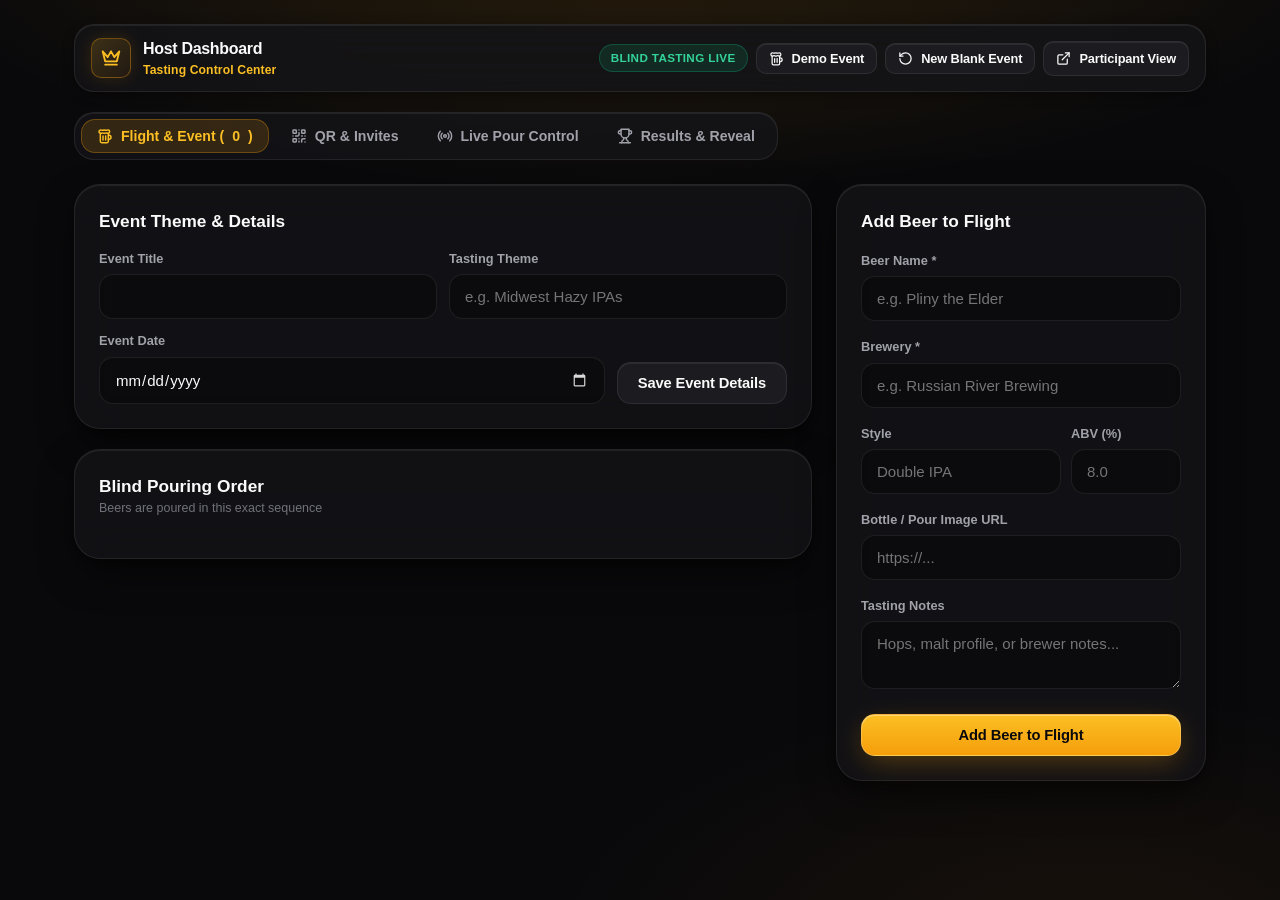
==== commit 91071520: "Add Fall Brews demo event, native Share button, and Host UI improvements - Set "Fall Brews" (Autumna" ====
--- a/host.html
+++ b/host.html
@@ -3,7 +3,7 @@
 <head>
   <meta charset="UTF-8">
   <meta name="viewport" content="width=device-width, initial-scale=1.0">
-  <title>Beer Club — Host Director</title>
+  <title>Beer Club — Host</title>
   <link rel="stylesheet" href="/style.css">
   <link rel="icon" href="data:image/svg+xml,<svg xmlns=%22http://www.w3.org/2000/svg%22 viewBox=%220 0 100 100%22><text y=%22.9em%22 font-size=%2290%22>🍺</text></svg>">
 </head>
@@ -49,11 +49,11 @@
 
     <!-- Segmented Navigation Bar -->
     <nav class="tabs-nav" aria-label="Host Sections">
-      <button class="tab-btn active" data-tab="tab-live">
+      <button class="tab-btn active" data-tab="tab-lineup">
         <svg viewBox="0 0 24 24" fill="none" stroke="currentColor" stroke-width="2.2" stroke-linecap="round" stroke-linejoin="round">
-          <circle cx="12" cy="12" r="2"/><path d="M16.24 7.76a6 6 0 0 1 0 8.49m-8.48-.01a6 6 0 0 1 0-8.49m11.31-2.82a10 10 0 0 1 0 14.14m-14.14 0a10 10 0 0 1 0-14.14"/>
+          <path d="M17 11h1a3 3 0 0 1 0 6h-1"/><path d="M9 12v6"/><path d="M13 12v6"/><path d="M14 7.5c-1 0-1.44.5-3 .5s-2-.5-3-.5-1.72.5-2.5.5a2.5 2.5 0 0 1 0-5c.78 0 1.57.5 2.5.5S9.44 3 11 3s2 .5 3 .5 1.72-.5 2.5-.5a2.5 2.5 0 0 1 0 5c-.78 0-1.5-.5-2.5-.5Z"/><path d="M5 8v12a2 2 0 0 0 2 2h8a2 2 0 0 0 2-2V8"/>
         </svg>
-        Live Pour Control
+        Flight &amp; Event (<span id="count-beers-tab">0</span>)
       </button>
       <button class="tab-btn" data-tab="tab-qr">
         <svg viewBox="0 0 24 24" fill="none" stroke="currentColor" stroke-width="2.2" stroke-linecap="round" stroke-linejoin="round">
@@ -61,11 +61,11 @@
         </svg>
         QR &amp; Invites
       </button>
-      <button class="tab-btn" data-tab="tab-lineup">
+      <button class="tab-btn" data-tab="tab-live">
         <svg viewBox="0 0 24 24" fill="none" stroke="currentColor" stroke-width="2.2" stroke-linecap="round" stroke-linejoin="round">
-          <path d="M17 11h1a3 3 0 0 1 0 6h-1"/><path d="M9 12v6"/><path d="M13 12v6"/><path d="M14 7.5c-1 0-1.44.5-3 .5s-2-.5-3-.5-1.72.5-2.5.5a2.5 2.5 0 0 1 0-5c.78 0 1.57.5 2.5.5S9.44 3 11 3s2 .5 3 .5 1.72-.5 2.5-.5a2.5 2.5 0 0 1 0 5c-.78 0-1.5-.5-2.5-.5Z"/><path d="M5 8v12a2 2 0 0 0 2 2h8a2 2 0 0 0 2-2V8"/>
+          <circle cx="12" cy="12" r="2"/><path d="M16.24 7.76a6 6 0 0 1 0 8.49m-8.48-.01a6 6 0 0 1 0-8.49m11.31-2.82a10 10 0 0 1 0 14.14m-14.14 0a10 10 0 0 1 0-14.14"/>
         </svg>
-        Flight &amp; Event (<span id="count-beers-tab">0</span>)
+        Live Pour Control
       </button>
       <button class="tab-btn" data-tab="tab-results">
         <svg viewBox="0 0 24 24" fill="none" stroke="currentColor" stroke-width="2.2" stroke-linecap="round" stroke-linejoin="round">
@@ -75,8 +75,8 @@
       </button>
     </nav>
 
-    <!-- TAB 1: Live Control Center -->
-    <div id="tab-live" class="tab-pane">
+    <!-- TAB: Live Control Center -->
+    <div id="tab-live" class="tab-pane" style="display: none;">
       <!-- Interactive Round Stepper Strip -->
       <div id="round-stepper-strip" class="round-stepper-strip"></div>
 
@@ -183,10 +183,17 @@
         </div>
 
         <div style="margin-top: 12px; text-align: left;">
-          <label class="form-label" for="input-join-url">Join URL (edit IP/domain to regenerate QR code)</label>
-          <div style="display: flex; gap: 8px;">
-            <input type="text" id="input-join-url" class="form-input" style="margin-bottom: 0; font-family: var(--font-mono); font-size: 0.84rem;">
+          <label class="form-label" for="input-join-url">Join URL</label>
+          <div style="display: flex; gap: 8px; flex-wrap: wrap;">
+            <input type="text" id="input-join-url" class="form-input" style="margin-bottom: 0; flex: 1; min-width: 200px; font-family: var(--font-mono); font-size: 0.84rem;">
             <button id="btn-copy-join-url" class="btn btn-primary">Copy Link</button>
+            <button id="btn-share-join-url" class="btn btn-secondary" title="Share Join Link">
+              <svg viewBox="0 0 24 24" fill="none" stroke="currentColor" stroke-width="2.2" stroke-linecap="round" stroke-linejoin="round">
+                <circle cx="18" cy="5" r="3"/><circle cx="6" cy="12" r="3"/><circle cx="18" cy="19" r="3"/>
+                <line x1="8.59" y1="13.51" x2="15.42" y2="17.49"/><line x1="15.41" y1="6.51" x2="8.59" y2="10.49"/>
+              </svg>
+              Share
+            </button>
           </div>
           <div id="crostini-ip-notice" style="display: none; margin-top: 14px; padding: 12px 14px; border-radius: var(--radius-md); background: rgba(245, 158, 11, 0.1); border: 1px solid rgba(245, 158, 11, 0.28); font-size: 0.8rem; color: var(--text-secondary); line-height: 1.45;">
             <strong style="color: var(--amber-400); display: block; margin-bottom: 4px;">Running inside ChromeOS Linux (100.115.92.x)?</strong>
@@ -198,8 +205,8 @@
       </div>
     </div>
 
-    <!-- TAB 3: Flight Lineup & Event Settings -->
-    <div id="tab-lineup" class="tab-pane" style="display: none;">
+    <!-- TAB 1: Flight Lineup & Event Settings -->
+    <div id="tab-lineup" class="tab-pane">
       <div class="host-grid">
         
         <!-- Left: Flight Order + Event Metadata -->
